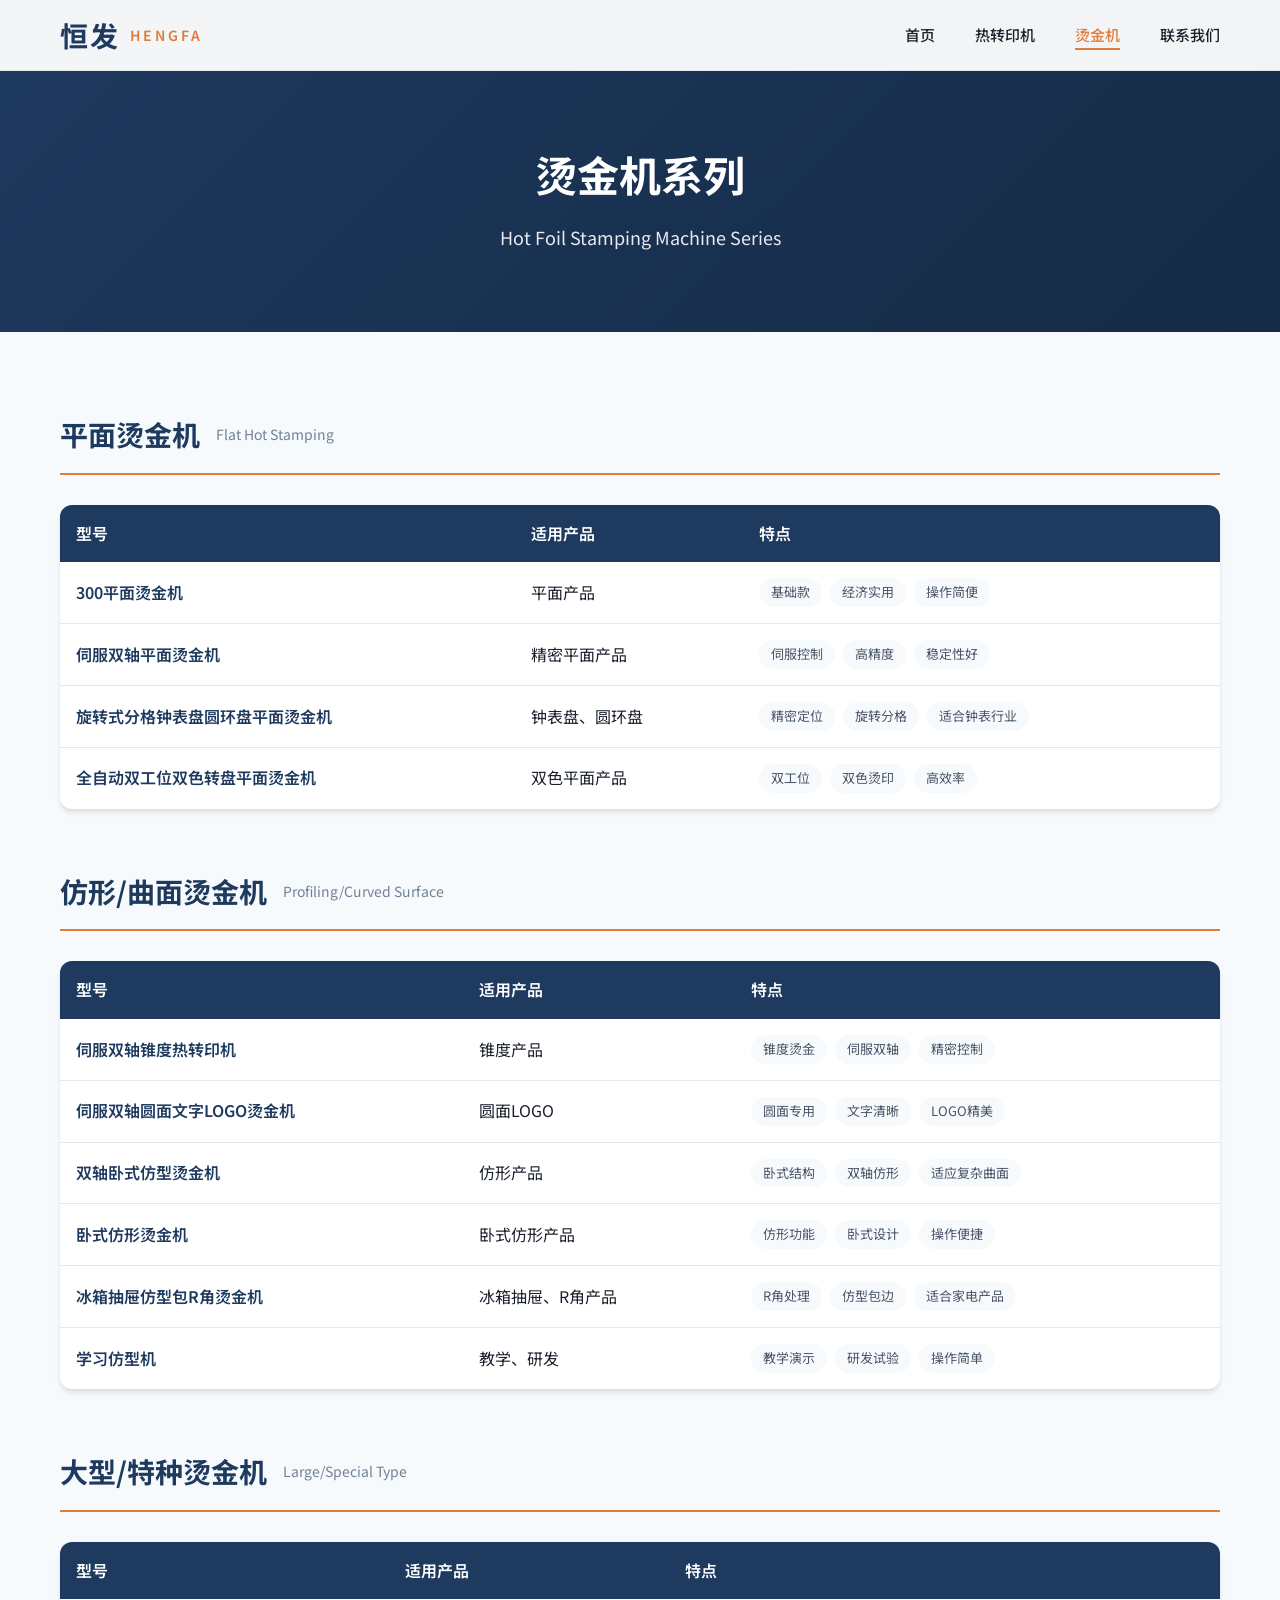
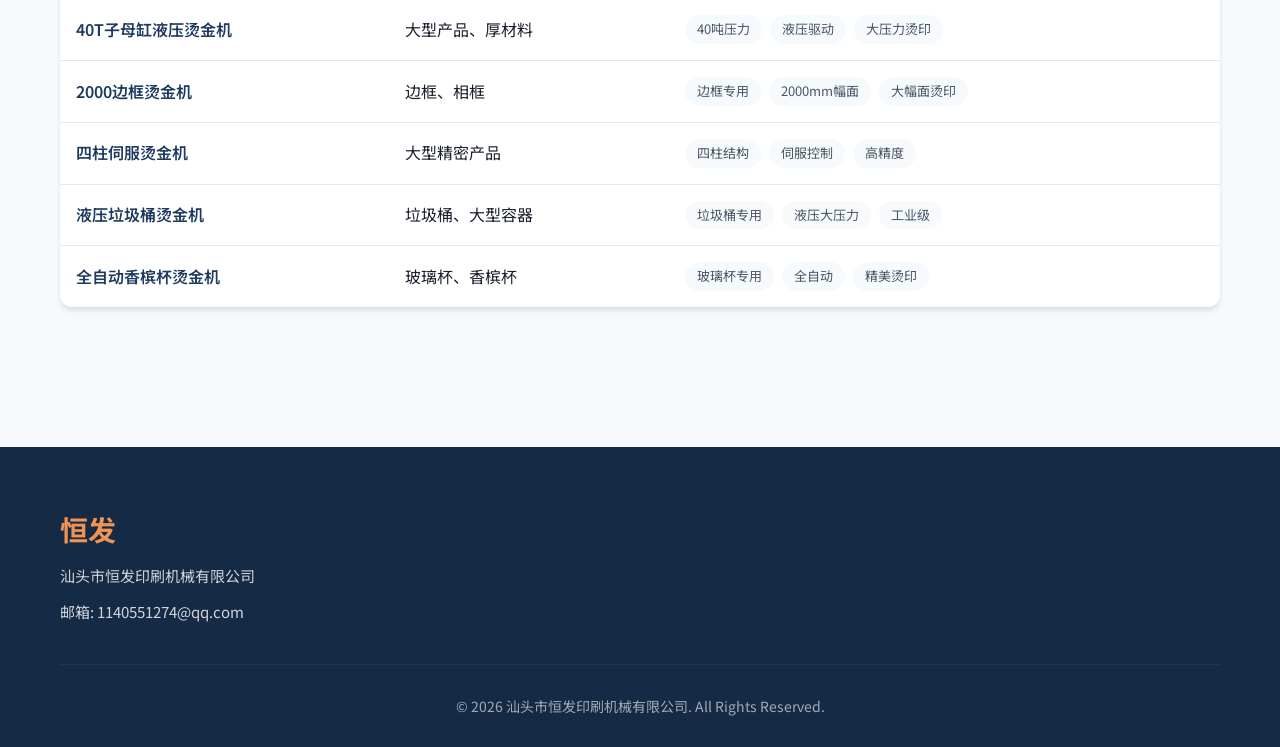
==== hot-stamping.html @ bb771313 "v1.0 - with images" ====
<!DOCTYPE html>
<html lang="zh-CN">
<head>
    <meta charset="UTF-8">
    <meta name="viewport" content="width=device-width, initial-scale=1.0">
    <title>烫金机系列 - 汕头市恒发印刷机械有限公司</title>
    <link rel="stylesheet" href="css/style.css">
    <link rel="preconnect" href="https://fonts.googleapis.com">
    <link href="https://fonts.googleapis.com/css2?family=Inter:wght@400;500;600;700&family=Noto+Sans+SC:wght@400;500;700&display=swap" rel="stylesheet">
    <style>
        .page-header {
            background: linear-gradient(135deg, var(--primary) 0%, var(--primary-dark) 100%);
            padding: 140px 0 80px;
            color: white;
            text-align: center;
        }
        .page-header h1 {
            font-size: 42px;
            margin-bottom: 16px;
        }
        .page-header p {
            font-size: 18px;
            opacity: 0.9;
        }
        .products-list {
            padding: 80px 0;
            background: var(--bg-light);
        }
        .category-section {
            margin-bottom: 60px;
        }
        .category-header {
            display: flex;
            align-items: center;
            gap: 16px;
            margin-bottom: 30px;
            padding-bottom: 16px;
            border-bottom: 2px solid var(--secondary);
        }
        .category-header h2 {
            font-size: 28px;
            color: var(--primary);
        }
        .category-header span {
            color: var(--text-muted);
            font-size: 14px;
        }
        .products-table-wrapper {
            background: white;
            border-radius: var(--radius-lg);
            overflow: hidden;
            box-shadow: var(--shadow);
        }
        .products-table {
            width: 100%;
            border-collapse: collapse;
        }
        .products-table th {
            background: var(--primary);
            color: white;
            padding: 16px;
            text-align: left;
            font-weight: 600;
        }
        .products-table td {
            padding: 16px;
            border-bottom: 1px solid var(--border);
        }
        .products-table tr:hover {
            background: var(--bg-light);
        }
        .products-table tr:last-child td {
            border-bottom: none;
        }
        .model-name {
            font-weight: 600;
            color: var(--primary);
        }
        .features-list {
            list-style: none;
            display: flex;
            flex-wrap: wrap;
            gap: 8px;
        }
        .features-list li {
            background: var(--bg-light);
            padding: 4px 12px;
            border-radius: 20px;
            font-size: 13px;
            color: var(--text-light);
        }
        @media (max-width: 768px) {
            .products-table {
                display: block;
                overflow-x: auto;
            }
            .page-header h1 {
                font-size: 28px;
            }
        }
    </style>
</head>
<body>
    <nav class="navbar">
        <div class="container">
            <div class="nav-brand">
                <span class="logo">恒发</span>
                <span class="brand-text">HENGFA</span>
            </div>
            <button class="nav-toggle" aria-label="菜单">
                <span></span>
                <span></span>
                <span></span>
            </button>
            <ul class="nav-menu">
                <li><a href="index.html">首页</a></li>
                <li><a href="heat-transfer.html">热转印机</a></li>
                <li><a href="hot-stamping.html" class="active">烫金机</a></li>
                <li><a href="about.html">联系我们</a></li>
            </ul>
        </div>
    </nav>

    <header class="page-header">
        <div class="container">
            <h1>烫金机系列</h1>
            <p>Hot Foil Stamping Machine Series</p>
        </div>
    </header>

    <section class="products-list">
        <div class="container">

            <!-- 平面烫金机 -->
            <div class="category-section">
                <div class="category-header">
                    <h2>平面烫金机</h2>
                    <span>Flat Hot Stamping</span>
                </div>
                <div class="products-table-wrapper">
                    <table class="products-table">
                        <thead>
                            <tr>
                                <th>型号</th>
                                <th>适用产品</th>
                                <th>特点</th>
                            </tr>
                        </thead>
                        <tbody>
                            <tr>
                                <td><span class="model-name">300平面烫金机</span></td>
                                <td>平面产品</td>
                                <td>
                                    <ul class="features-list">
                                        <li>基础款</li>
                                        <li>经济实用</li>
                                        <li>操作简便</li>
                                    </ul>
                                </td>
                            </tr>
                            <tr>
                                <td><span class="model-name">伺服双轴平面烫金机</span></td>
                                <td>精密平面产品</td>
                                <td>
                                    <ul class="features-list">
                                        <li>伺服控制</li>
                                        <li>高精度</li>
                                        <li>稳定性好</li>
                                    </ul>
                                </td>
                            </tr>
                            <tr>
                                <td><span class="model-name">旋转式分格钟表盘圆环盘平面烫金机</span></td>
                                <td>钟表盘、圆环盘</td>
                                <td>
                                    <ul class="features-list">
                                        <li>精密定位</li>
                                        <li>旋转分格</li>
                                        <li>适合钟表行业</li>
                                    </ul>
                                </td>
                            </tr>
                            <tr>
                                <td><span class="model-name">全自动双工位双色转盘平面烫金机</span></td>
                                <td>双色平面产品</td>
                                <td>
                                    <ul class="features-list">
                                        <li>双工位</li>
                                        <li>双色烫印</li>
                                        <li>高效率</li>
                                    </ul>
                                </td>
                            </tr>
                        </tbody>
                    </table>
                </div>
            </div>

            <!-- 仿形/曲面烫金机 -->
            <div class="category-section">
                <div class="category-header">
                    <h2>仿形/曲面烫金机</h2>
                    <span>Profiling/Curved Surface</span>
                </div>
                <div class="products-table-wrapper">
                    <table class="products-table">
                        <thead>
                            <tr>
                                <th>型号</th>
                                <th>适用产品</th>
                                <th>特点</th>
                            </tr>
                        </thead>
                        <tbody>
                            <tr>
                                <td><span class="model-name">伺服双轴锥度热转印机</span></td>
                                <td>锥度产品</td>
                                <td>
                                    <ul class="features-list">
                                        <li>锥度烫金</li>
                                        <li>伺服双轴</li>
                                        <li>精密控制</li>
                                    </ul>
                                </td>
                            </tr>
                            <tr>
                                <td><span class="model-name">伺服双轴圆面文字LOGO烫金机</span></td>
                                <td>圆面LOGO</td>
                                <td>
                                    <ul class="features-list">
                                        <li>圆面专用</li>
                                        <li>文字清晰</li>
                                        <li>LOGO精美</li>
                                    </ul>
                                </td>
                            </tr>
                            <tr>
                                <td><span class="model-name">双轴卧式仿型烫金机</span></td>
                                <td>仿形产品</td>
                                <td>
                                    <ul class="features-list">
                                        <li>卧式结构</li>
                                        <li>双轴仿形</li>
                                        <li>适应复杂曲面</li>
                                    </ul>
                                </td>
                            </tr>
                            <tr>
                                <td><span class="model-name">卧式仿形烫金机</span></td>
                                <td>卧式仿形产品</td>
                                <td>
                                    <ul class="features-list">
                                        <li>仿形功能</li>
                                        <li>卧式设计</li>
                                        <li>操作便捷</li>
                                    </ul>
                                </td>
                            </tr>
                            <tr>
                                <td><span class="model-name">冰箱抽屉仿型包R角烫金机</span></td>
                                <td>冰箱抽屉、R角产品</td>
                                <td>
                                    <ul class="features-list">
                                        <li>R角处理</li>
                                        <li>仿型包边</li>
                                        <li>适合家电产品</li>
                                    </ul>
                                </td>
                            </tr>
                            <tr>
                                <td><span class="model-name">学习仿型机</span></td>
                                <td>教学、研发</td>
                                <td>
                                    <ul class="features-list">
                                        <li>教学演示</li>
                                        <li>研发试验</li>
                                        <li>操作简单</li>
                                    </ul>
                                </td>
                            </tr>
                        </tbody>
                    </table>
                </div>
            </div>

            <!-- 大型/特种烫金机 -->
            <div class="category-section">
                <div class="category-header">
                    <h2>大型/特种烫金机</h2>
                    <span>Large/Special Type</span>
                </div>
                <div class="products-table-wrapper">
                    <table class="products-table">
                        <thead>
                            <tr>
                                <th>型号</th>
                                <th>适用产品</th>
                                <th>特点</th>
                            </tr>
                        </thead>
                        <tbody>
                            <tr>
                                <td><span class="model-name">40T子母缸液压烫金机</span></td>
                                <td>大型产品、厚材料</td>
                                <td>
                                    <ul class="features-list">
                                        <li>40吨压力</li>
                                        <li>液压驱动</li>
                                        <li>大压力烫印</li>
                                    </ul>
                                </td>
                            </tr>
                            <tr>
                                <td><span class="model-name">2000边框烫金机</span></td>
                                <td>边框、相框</td>
                                <td>
                                    <ul class="features-list">
                                        <li>边框专用</li>
                                        <li>2000mm幅面</li>
                                        <li>大幅面烫印</li>
                                    </ul>
                                </td>
                            </tr>
                            <tr>
                                <td><span class="model-name">四柱伺服烫金机</span></td>
                                <td>大型精密产品</td>
                                <td>
                                    <ul class="features-list">
                                        <li>四柱结构</li>
                                        <li>伺服控制</li>
                                        <li>高精度</li>
                                    </ul>
                                </td>
                            </tr>
                            <tr>
                                <td><span class="model-name">液压垃圾桶烫金机</span></td>
                                <td>垃圾桶、大型容器</td>
                                <td>
                                    <ul class="features-list">
                                        <li>垃圾桶专用</li>
                                        <li>液压大压力</li>
                                        <li>工业级</li>
                                    </ul>
                                </td>
                            </tr>
                            <tr>
                                <td><span class="model-name">全自动香槟杯烫金机</span></td>
                                <td>玻璃杯、香槟杯</td>
                                <td>
                                    <ul class="features-list">
                                        <li>玻璃杯专用</li>
                                        <li>全自动</li>
                                        <li>精美烫印</li>
                                    </ul>
                                </td>
                            </tr>
                        </tbody>
                    </table>
                </div>
            </div>

        </div>
    </section>

    <footer class="footer">
        <div class="container">
            <div class="footer-content">
                <div class="footer-brand">
                    <span class="logo">恒发</span>
                    <p>汕头市恒发印刷机械有限公司</p>
                    <p>邮箱: 1140551274@qq.com</p>
                </div>
            </div>
            <div class="footer-bottom">
                <p>&copy; 2026 汕头市恒发印刷机械有限公司. All Rights Reserved.</p>
            </div>
        </div>
    </footer>

    <script src="js/main.js"></script>
</body>
</html>
---- css/style.css ----
/* ===== 基础变量 ===== */
:root {
    --primary: #1e3a5f;
    --primary-dark: #152a45;
    --secondary: #e07b39;
    --secondary-light: #f09355;
    --accent: #2c5282;
    --text: #1a202c;
    --text-light: #4a5568;
    --text-muted: #718096;
    --bg: #ffffff;
    --bg-light: #f7fafc;
    --bg-dark: #edf2f7;
    --border: #e2e8f0;
    --shadow: 0 4px 6px -1px rgba(0, 0, 0, 0.1), 0 2px 4px -1px rgba(0, 0, 0, 0.06);
    --shadow-lg: 0 20px 25px -5px rgba(0, 0, 0, 0.1), 0 10px 10px -5px rgba(0, 0, 0, 0.04);
    --radius: 8px;
    --radius-lg: 12px;
    --transition: all 0.3s ease;
}

/* ===== 重置样式 ===== */
* {
    margin: 0;
    padding: 0;
    box-sizing: border-box;
}

html {
    scroll-behavior: smooth;
}

body {
    font-family: 'Noto Sans SC', 'Inter', -apple-system, BlinkMacSystemFont, sans-serif;
    line-height: 1.6;
    color: var(--text);
    background: var(--bg);
}

.container {
    max-width: 1200px;
    margin: 0 auto;
    padding: 0 20px;
}

/* ===== 导航栏 ===== */
.navbar {
    position: fixed;
    top: 0;
    left: 0;
    right: 0;
    background: rgba(255, 255, 255, 0.95);
    backdrop-filter: blur(10px);
    border-bottom: 1px solid var(--border);
    z-index: 1000;
    transition: var(--transition);
}

.navbar .container {
    display: flex;
    align-items: center;
    justify-content: space-between;
    height: 70px;
}

.nav-brand {
    display: flex;
    align-items: center;
    gap: 10px;
}

.nav-brand .logo {
    font-size: 28px;
    font-weight: 700;
    color: var(--primary);
    letter-spacing: 2px;
}

.nav-brand .brand-text {
    font-size: 14px;
    font-weight: 600;
    color: var(--secondary);
    letter-spacing: 3px;
}

.nav-menu {
    display: flex;
    list-style: none;
    gap: 40px;
}

.nav-menu a {
    text-decoration: none;
    color: var(--text);
    font-weight: 500;
    font-size: 15px;
    transition: var(--transition);
    position: relative;
}

.nav-menu a:hover,
.nav-menu a.active {
    color: var(--secondary);
}

.nav-menu a::after {
    content: '';
    position: absolute;
    bottom: -5px;
    left: 0;
    width: 0;
    height: 2px;
    background: var(--secondary);
    transition: var(--transition);
}

.nav-menu a:hover::after,
.nav-menu a.active::after {
    width: 100%;
}

.nav-toggle {
    display: none;
    flex-direction: column;
    gap: 5px;
    background: none;
    border: none;
    cursor: pointer;
    padding: 5px;
}

.nav-toggle span {
    width: 25px;
    height: 2px;
    background: var(--text);
    transition: var(--transition);
}

/* ===== Hero 区域 ===== */
.hero {
    position: relative;
    min-height: 100vh;
    display: flex;
    flex-direction: column;
    justify-content: center;
    background: linear-gradient(135deg, var(--primary) 0%, var(--primary-dark) 100%);
    overflow: hidden;
    padding-top: 70px;
}

.hero::before {
    content: '';
    position: absolute;
    top: 0;
    left: 0;
    right: 0;
    bottom: 0;
    background: url("data:image/svg+xml,%3Csvg width='60' height='60' viewBox='0 0 60 60' xmlns='http://www.w3.org/2000/svg'%3E%3Cg fill='none' fill-rule='evenodd'%3E%3Cg fill='%23ffffff' fill-opacity='0.03'%3E%3Cpath d='M36 34v-4h-2v4h-4v2h4v4h2v-4h4v-2h-4zm0-30V0h-2v4h-4v2h4v4h2V6h4V4h-4zM6 34v-4H4v4H0v2h4v4h2v-4h4v-2H6zM6 4V0H4v4H0v2h4v4h2V6h4V4H6z'/%3E%3C/g%3E%3C/g%3E%3C/svg%3E");
    opacity: 0.5;
}

.hero-overlay {
    position: absolute;
    top: 0;
    left: 0;
    right: 0;
    bottom: 0;
    background: radial-gradient(circle at 30% 70%, rgba(224, 123, 57, 0.15) 0%, transparent 50%);
}

.hero .container {
    position: relative;
    z-index: 1;
}

.hero-content {
    max-width: 700px;
    color: white;
    padding: 60px 0;
}

.hero h1 {
    font-size: 56px;
    font-weight: 700;
    line-height: 1.2;
    margin-bottom: 24px;
}

.hero h1 .highlight {
    color: var(--secondary-light);
}

.hero-desc {
    font-size: 20px;
    line-height: 1.8;
    opacity: 0.9;
    margin-bottom: 40px;
}

.hero-buttons {
    display: flex;
    gap: 16px;
    flex-wrap: wrap;
}

/* ===== 按钮样式 ===== */
.btn {
    display: inline-flex;
    align-items: center;
    justify-content: center;
    padding: 14px 32px;
    font-size: 16px;
    font-weight: 600;
    text-decoration: none;
    border-radius: var(--radius);
    transition: var(--transition);
    cursor: pointer;
    border: none;
}

.btn-primary {
    background: var(--secondary);
    color: white;
}

.btn-primary:hover {
    background: var(--secondary-light);
    transform: translateY(-2px);
    box-shadow: var(--shadow-lg);
}

.btn-secondary {
    background: transparent;
    color: white;
    border: 2px solid rgba(255, 255, 255, 0.3);
}

.btn-secondary:hover {
    background: rgba(255, 255, 255, 0.1);
    border-color: white;
}

.btn-outline {
    background: transparent;
    color: var(--primary);
    border: 2px solid var(--primary);
}

.btn-outline:hover {
    background: var(--primary);
    color: white;
}

/* ===== Hero 统计 ===== */
.hero-stats {
    position: relative;
    z-index: 1;
    display: flex;
    justify-content: center;
    gap: 80px;
    padding: 40px 0;
    border-top: 1px solid rgba(255, 255, 255, 0.1);
}

.stat-item {
    text-align: center;
    color: white;
}

.stat-number {
    display: block;
    font-size: 48px;
    font-weight: 700;
    color: var(--secondary-light);
    line-height: 1;
}

.stat-label {
    display: block;
    font-size: 14px;
    opacity: 0.8;
    margin-top: 8px;
}

/* ===== 产品区域 ===== */
.products-section {
    padding: 100px 0;
    background: var(--bg);
}

.section-header {
    text-align: center;
    margin-bottom: 60px;
}

.section-header h2 {
    font-size: 36px;
    font-weight: 700;
    color: var(--text);
    margin-bottom: 8px;
}

.section-header p {
    font-size: 16px;
    color: var(--text-muted);
    text-transform: uppercase;
    letter-spacing: 2px;
}

.products-grid {
    display: grid;
    grid-template-columns: repeat(auto-fit, minmax(400px, 1fr));
    gap: 30px;
}

.product-card {
    background: white;
    border-radius: var(--radius-lg);
    padding: 40px;
    box-shadow: var(--shadow);
    transition: var(--transition);
    border: 1px solid var(--border);
}

.product-card:hover {
    transform: translateY(-5px);
    box-shadow: var(--shadow-lg);
}

.product-icon {
    width: 64px;
    height: 64px;
    color: var(--secondary);
    margin-bottom: 24px;
}

.product-card h3 {
    font-size: 24px;
    font-weight: 700;
    color: var(--text);
    margin-bottom: 4px;
}

.product-card > p {
    color: var(--text-muted);
    font-size: 14px;
    text-transform: uppercase;
    letter-spacing: 1px;
    margin-bottom: 20px;
}

.product-features {
    list-style: none;
    margin-bottom: 24px;
}

.product-features li {
    padding: 8px 0;
    color: var(--text-light);
    position: relative;
    padding-left: 20px;
}

.product-features li::before {
    content: '✓';
    position: absolute;
    left: 0;
    color: var(--secondary);
    font-weight: 700;
}

/* ===== 特色区域 ===== */
.features-section {
    padding: 100px 0;
    background: linear-gradient(135deg, var(--primary) 0%, var(--accent) 100%);
    position: relative;
}

.features-section::before {
    content: '';
    position: absolute;
    top: 0;
    left: 0;
    right: 0;
    bottom: 0;
    background: url("data:image/svg+xml,%3Csvg width='60' height='60' viewBox='0 0 60 60' xmlns='http://www.w3.org/2000/svg'%3E%3Cg fill='none' fill-rule='evenodd'%3E%3Cg fill='%23ffffff' fill-opacity='0.03'%3E%3Cpath d='M36 34v-4h-2v4h-4v2h4v4h2v-4h4v-2h-4zm0-30V0h-2v4h-4v2h4v4h2V6h4V4h-4zM6 34v-4H4v4H0v2h4v4h2v-4h4v-2H6zM6 4V0H4v4H0v2h4v4h2V6h4V4H6z'/%3E%3C/g%3E%3C/g%3E%3C/svg%3E");
}

.features-section .container {
    position: relative;
    z-index: 1;
}

.section-header.light h2,
.section-header.light p {
    color: white;
}

.features-grid {
    display: grid;
    grid-template-columns: repeat(auto-fit, minmax(250px, 1fr));
    gap: 30px;
}

.feature-item {
    text-align: center;
    padding: 40px 30px;
    background: rgba(255, 255, 255, 0.1);
    border-radius: var(--radius-lg);
    backdrop-filter: blur(10px);
    border: 1px solid rgba(255, 255, 255, 0.2);
}

.feature-icon {
    font-size: 48px;
    margin-bottom: 20px;
}

.feature-item h4 {
    font-size: 20px;
    font-weight: 600;
    color: white;
    margin-bottom: 12px;
}

.feature-item p {
    color: rgba(255, 255, 255, 0.8);
    font-size: 15px;
}

/* ===== 联系预览 ===== */
.contact-preview {
    padding: 100px 0;
    background: var(--bg-light);
    text-align: center;
}

.contact-content h2 {
    font-size: 36px;
    font-weight: 700;
    margin-bottom: 8px;
}

.contact-content > p {
    color: var(--text-muted);
    text-transform: uppercase;
    letter-spacing: 2px;
    margin-bottom: 40px;
}

.contact-info {
    display: flex;
    justify-content: center;
    gap: 60px;
    margin-bottom: 40px;
    flex-wrap: wrap;
}

.contact-item {
    display: flex;
    flex-direction: column;
    gap: 8px;
}

.contact-label {
    font-size: 14px;
    color: var(--text-muted);
    text-transform: uppercase;
}

.contact-value {
    font-size: 20px;
    font-weight: 600;
    color: var(--text);
}

/* ===== 页脚 ===== */
.footer {
    background: var(--primary-dark);
    color: white;
    padding: 60px 0 30px;
}

.footer-content {
    display: grid;
    grid-template-columns: 2fr 1fr 1fr;
    gap: 40px;
    margin-bottom: 40px;
}

.footer-brand .logo {
    font-size: 28px;
    font-weight: 700;
    color: var(--secondary-light);
}

.footer-brand p {
    margin-top: 12px;
    opacity: 0.8;
    font-size: 15px;
}

.footer-links h4,
.footer-contact h4 {
    font-size: 16px;
    font-weight: 600;
    margin-bottom: 20px;
    color: white;
}

.footer-links ul {
    list-style: none;
}

.footer-links li {
    margin-bottom: 12px;
}

.footer-links a {
    color: rgba(255, 255, 255, 0.7);
    text-decoration: none;
    transition: var(--transition);
}

.footer-links a:hover {
    color: var(--secondary-light);
}

.footer-contact p {
    color: rgba(255, 255, 255, 0.7);
    margin-bottom: 8px;
}

.footer-bottom {
    padding-top: 30px;
    border-top: 1px solid rgba(255, 255, 255, 0.1);
    text-align: center;
    opacity: 0.6;
    font-size: 14px;
}

/* ===== 产品图片展示 ===== */
.product-gallery {
    display: grid;
    grid-template-columns: repeat(auto-fill, minmax(300px, 1fr));
    gap: 30px;
    margin-top: 40px;
}

.product-item {
    background: white;
    border-radius: var(--radius-lg);
    overflow: hidden;
    box-shadow: var(--shadow);
    transition: var(--transition);
    cursor: pointer;
}

.product-item:hover {
    transform: translateY(-5px);
    box-shadow: var(--shadow-lg);
}

.product-image {
    width: 100%;
    height: 240px;
    object-fit: cover;
    background: var(--bg-light);
}

.product-info {
    padding: 24px;
}

.product-info h3 {
    font-size: 18px;
    font-weight: 600;
    color: var(--primary);
    margin-bottom: 8px;
}

.product-info p {
    color: var(--text-muted);
    font-size: 14px;
    margin-bottom: 12px;
}

/* ===== 图片放大弹窗 ===== */
.modal {
    display: none;
    position: fixed;
    top: 0;
    left: 0;
    width: 100%;
    height: 100%;
    background: rgba(0, 0, 0, 0.9);
    z-index: 2000;
    justify-content: center;
    align-items: center;
    padding: 40px;
}

.modal.active {
    display: flex;
}

.modal-content {
    max-width: 90%;
    max-height: 90%;
    object-fit: contain;
    border-radius: var(--radius);
}

.modal-close {
    position: absolute;
    top: 20px;
    right: 40px;
    color: white;
    font-size: 40px;
    cursor: pointer;
    opacity: 0.8;
    transition: var(--transition);
}

.modal-close:hover {
    opacity: 1;
}

.modal-caption {
    position: absolute;
    bottom: 40px;
    left: 50%;
    transform: translateX(-50%);
    color: white;
    font-size: 18px;
    text-align: center;
}

/* ===== 响应式设计 ===== */
@media (max-width: 768px) {
    .nav-menu {
        position: fixed;
        top: 70px;
        left: 0;
        right: 0;
        background: white;
        flex-direction: column;
        padding: 20px;
        gap: 20px;
        border-bottom: 1px solid var(--border);
        transform: translateY(-100%);
        opacity: 0;
        visibility: hidden;
        transition: var(--transition);
    }

    .nav-menu.active {
        transform: translateY(0);
        opacity: 1;
        visibility: visible;
    }

    .nav-toggle {
        display: flex;
    }

    .hero h1 {
        font-size: 36px;
    }

    .hero-desc {
        font-size: 16px;
    }

    .hero-stats {
        flex-direction: column;
        gap: 30px;
    }

    .stat-number {
        font-size: 36px;
    }

    .products-grid {
        grid-template-columns: 1fr;
    }

    .product-card {
        padding: 30px;
    }

    .features-grid {
        grid-template-columns: 1fr;
    }

    .footer-content {
        grid-template-columns: 1fr;
        text-align: center;
    }

    .contact-info {
        flex-direction: column;
        gap: 30px;
    }
}
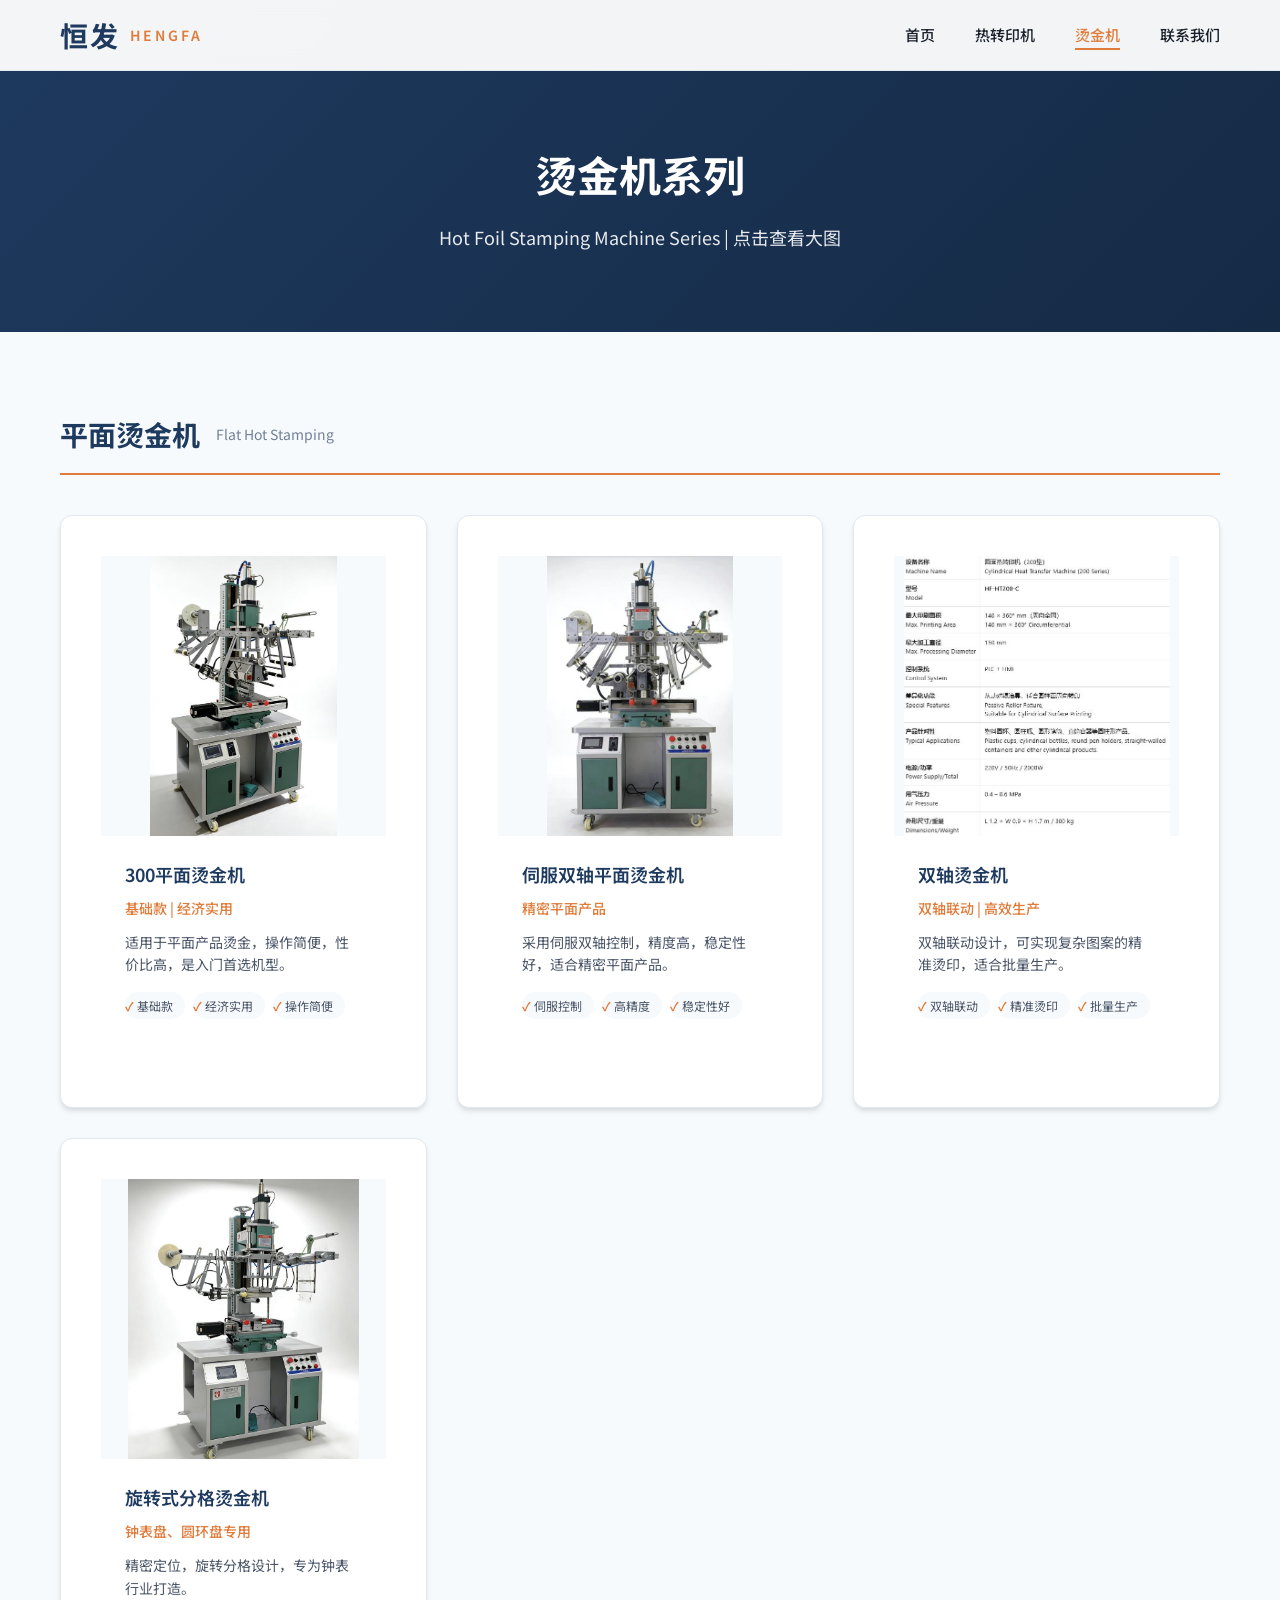
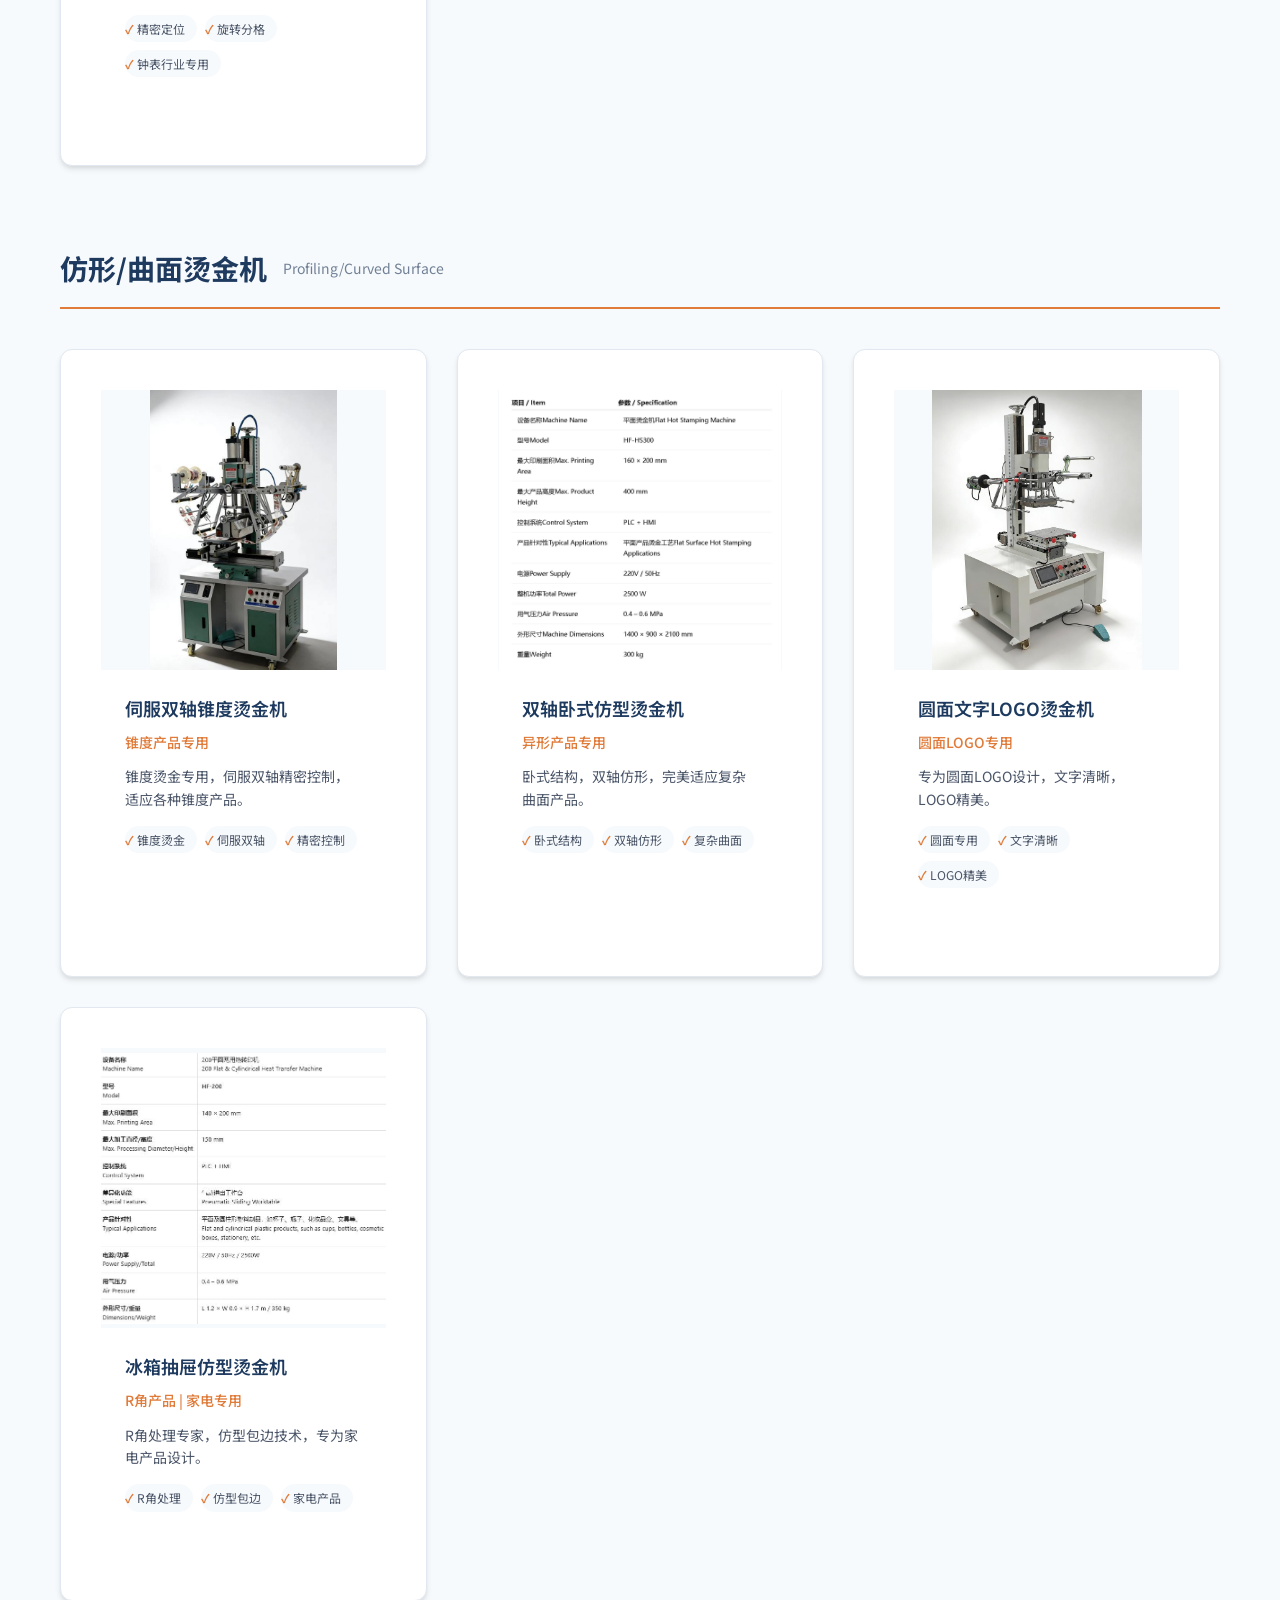
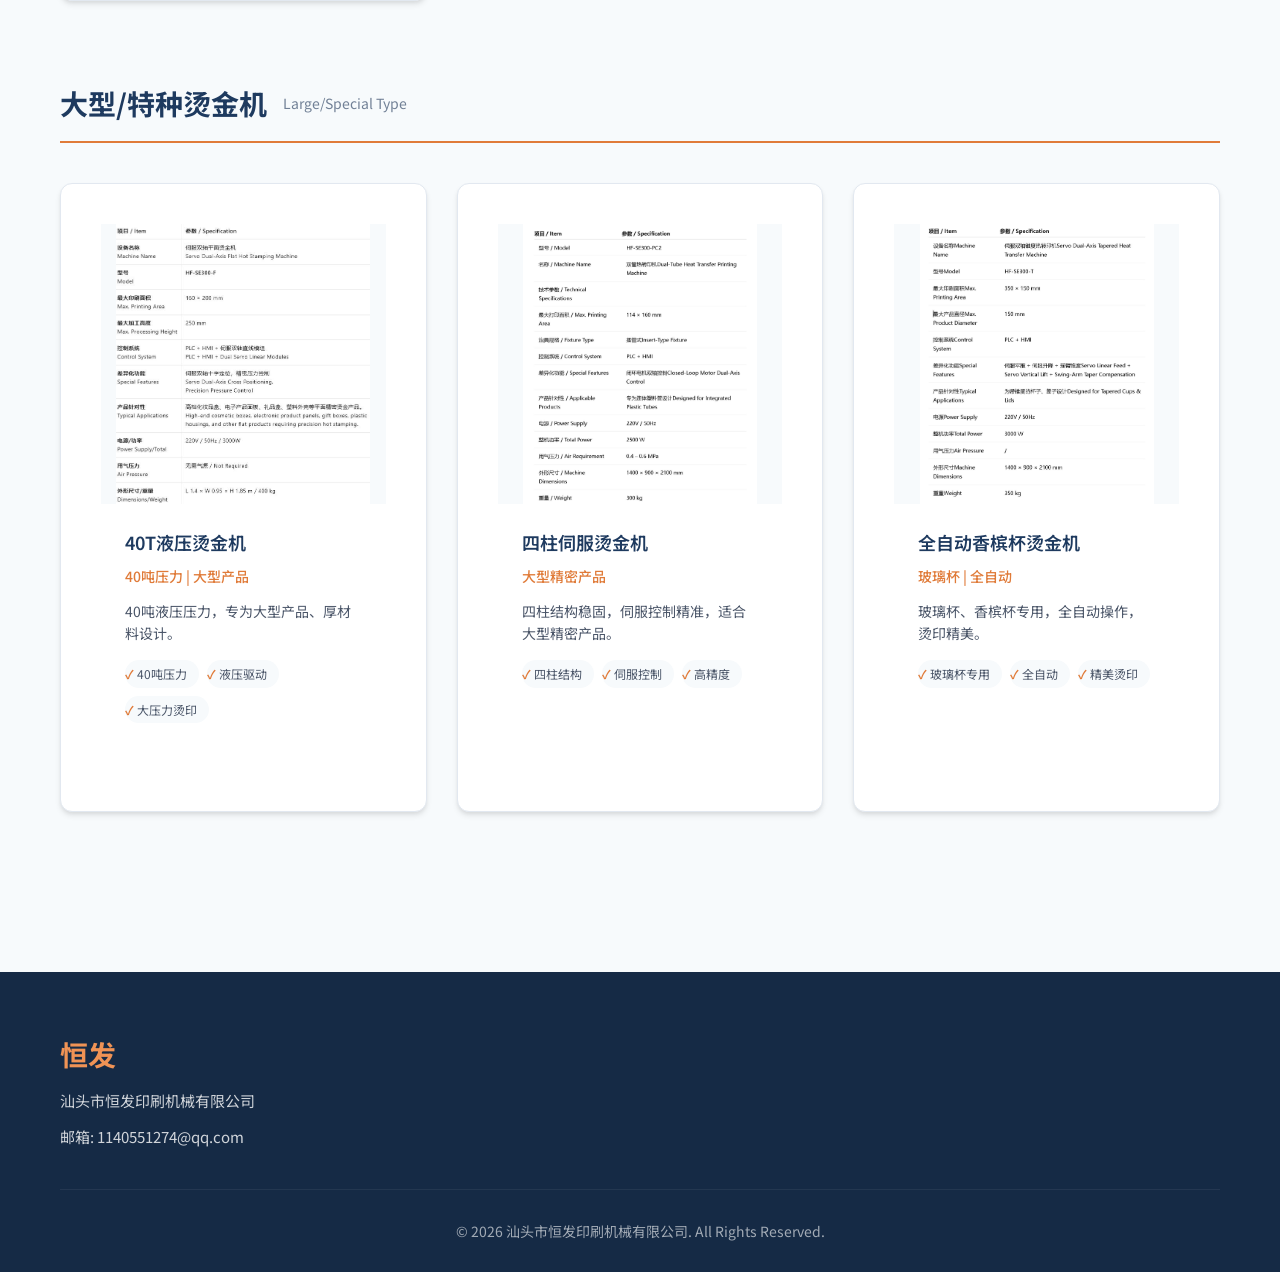
==== commit 0adb60fb: "添加产品图片到首页和烫金机页面，重写烫金机页面为卡片式布局" ====
--- a/hot-stamping.html
+++ b/hot-stamping.html
@@ -22,12 +22,12 @@
             font-size: 18px;
             opacity: 0.9;
         }
-        .products-list {
+        .products-section {
             padding: 80px 0;
             background: var(--bg-light);
         }
         .category-section {
-            margin-bottom: 60px;
+            margin-bottom: 80px;
         }
         .category-header {
             display: flex;
@@ -45,58 +45,90 @@
             color: var(--text-muted);
             font-size: 14px;
         }
-        .products-table-wrapper {
+        .product-gallery {
+            display: grid;
+            grid-template-columns: repeat(auto-fill, minmax(320px, 1fr));
+            gap: 30px;
+        }
+        .product-card {
             background: white;
             border-radius: var(--radius-lg);
             overflow: hidden;
             box-shadow: var(--shadow);
-        }
-        .products-table {
+            transition: var(--transition);
+        }
+        .product-card:hover {
+            transform: translateY(-5px);
+            box-shadow: var(--shadow-lg);
+        }
+        .product-image-wrapper {
             width: 100%;
-            border-collapse: collapse;
-        }
-        .products-table th {
-            background: var(--primary);
+            height: 280px;
+            overflow: hidden;
+            cursor: pointer;
+            background: var(--bg-light);
+            display: flex;
+            align-items: center;
+            justify-content: center;
+            position: relative;
+        }
+        .product-image-wrapper img {
+            max-width: 100%;
+            max-height: 100%;
+            object-fit: contain;
+            transition: var(--transition);
+        }
+        .product-card:hover .product-image-wrapper img {
+            transform: scale(1.05);
+        }
+        .click-hint {
+            position: absolute;
+            top: 10px;
+            right: 10px;
+            background: rgba(0,0,0,0.6);
             color: white;
-            padding: 16px;
-            text-align: left;
-            font-weight: 600;
-        }
-        .products-table td {
-            padding: 16px;
-            border-bottom: 1px solid var(--border);
-        }
-        .products-table tr:hover {
-            background: var(--bg-light);
-        }
-        .products-table tr:last-child td {
-            border-bottom: none;
-        }
-        .model-name {
+            padding: 4px 12px;
+            border-radius: 20px;
+            font-size: 12px;
+            opacity: 0;
+            transition: var(--transition);
+        }
+        .product-card:hover .click-hint {
+            opacity: 1;
+        }
+        .product-info {
+            padding: 24px;
+        }
+        .product-info h3 {
+            font-size: 18px;
             font-weight: 600;
             color: var(--primary);
-        }
-        .features-list {
+            margin-bottom: 8px;
+        }
+        .product-info .model {
+            color: var(--secondary);
+            font-weight: 500;
+            font-size: 14px;
+            margin-bottom: 12px;
+        }
+        .product-info p {
+            color: var(--text-light);
+            font-size: 14px;
+            line-height: 1.6;
+        }
+        .product-features {
             list-style: none;
             display: flex;
             flex-wrap: wrap;
             gap: 8px;
-        }
-        .features-list li {
+            margin-top: 16px;
+        }
+        .product-features li {
             background: var(--bg-light);
             padding: 4px 12px;
             border-radius: 20px;
-            font-size: 13px;
+            font-size: 12px;
             color: var(--text-light);
-        }
-        @media (max-width: 768px) {
-            .products-table {
-                display: block;
-                overflow-x: auto;
-            }
-            .page-header h1 {
-                font-size: 28px;
-            }
         }
     </style>
 </head>
@@ -124,11 +156,11 @@
     <header class="page-header">
         <div class="container">
             <h1>烫金机系列</h1>
-            <p>Hot Foil Stamping Machine Series</p>
+            <p>Hot Foil Stamping Machine Series | 点击查看大图</p>
         </div>
     </header>
 
-    <section class="products-list">
+    <section class="products-section">
         <div class="container">
 
             <!-- 平面烫金机 -->
@@ -137,62 +169,74 @@
                     <h2>平面烫金机</h2>
                     <span>Flat Hot Stamping</span>
                 </div>
-                <div class="products-table-wrapper">
-                    <table class="products-table">
-                        <thead>
-                            <tr>
-                                <th>型号</th>
-                                <th>适用产品</th>
-                                <th>特点</th>
-                            </tr>
-                        </thead>
-                        <tbody>
-                            <tr>
-                                <td><span class="model-name">300平面烫金机</span></td>
-                                <td>平面产品</td>
-                                <td>
-                                    <ul class="features-list">
-                                        <li>基础款</li>
-                                        <li>经济实用</li>
-                                        <li>操作简便</li>
-                                    </ul>
-                                </td>
-                            </tr>
-                            <tr>
-                                <td><span class="model-name">伺服双轴平面烫金机</span></td>
-                                <td>精密平面产品</td>
-                                <td>
-                                    <ul class="features-list">
-                                        <li>伺服控制</li>
-                                        <li>高精度</li>
-                                        <li>稳定性好</li>
-                                    </ul>
-                                </td>
-                            </tr>
-                            <tr>
-                                <td><span class="model-name">旋转式分格钟表盘圆环盘平面烫金机</span></td>
-                                <td>钟表盘、圆环盘</td>
-                                <td>
-                                    <ul class="features-list">
-                                        <li>精密定位</li>
-                                        <li>旋转分格</li>
-                                        <li>适合钟表行业</li>
-                                    </ul>
-                                </td>
-                            </tr>
-                            <tr>
-                                <td><span class="model-name">全自动双工位双色转盘平面烫金机</span></td>
-                                <td>双色平面产品</td>
-                                <td>
-                                    <ul class="features-list">
-                                        <li>双工位</li>
-                                        <li>双色烫印</li>
-                                        <li>高效率</li>
-                                    </ul>
-                                </td>
-                            </tr>
-                        </tbody>
-                    </table>
+                <div class="product-gallery">
+                    <div class="product-card">
+                        <div class="product-image-wrapper">
+                            <img src="images/product_-000.jpg" alt="300平面烫金机" loading="lazy">
+                            <span class="click-hint">点击查看大图</span>
+                        </div>
+                        <div class="product-info">
+                            <h3>300平面烫金机</h3>
+                            <div class="model">基础款 | 经济实用</div>
+                            <p>适用于平面产品烫金，操作简便，性价比高，是入门首选机型。</p>
+                            <ul class="product-features">
+                                <li>基础款</li>
+                                <li>经济实用</li>
+                                <li>操作简便</li>
+                            </ul>
+                        </div>
+                    </div>
+
+                    <div class="product-card">
+                        <div class="product-image-wrapper">
+                            <img src="images/product_-001.jpg" alt="伺服双轴平面烫金机" loading="lazy">
+                            <span class="click-hint">点击查看大图</span>
+                        </div>
+                        <div class="product-info">
+                            <h3>伺服双轴平面烫金机</h3>
+                            <div class="model">精密平面产品</div>
+                            <p>采用伺服双轴控制，精度高，稳定性好，适合精密平面产品。</p>
+                            <ul class="product-features">
+                                <li>伺服控制</li>
+                                <li>高精度</li>
+                                <li>稳定性好</li>
+                            </ul>
+                        </div>
+                    </div>
+
+                    <div class="product-card">
+                        <div class="product-image-wrapper">
+                            <img src="images/product_-007.jpg" alt="双轴烫金机" loading="lazy">
+                            <span class="click-hint">点击查看大图</span>
+                        </div>
+                        <div class="product-info">
+                            <h3>双轴烫金机</h3>
+                            <div class="model">双轴联动 | 高效生产</div>
+                            <p>双轴联动设计，可实现复杂图案的精准烫印，适合批量生产。</p>
+                            <ul class="product-features">
+                                <li>双轴联动</li>
+                                <li>精准烫印</li>
+                                <li>批量生产</li>
+                            </ul>
+                        </div>
+                    </div>
+
+                    <div class="product-card">
+                        <div class="product-image-wrapper">
+                            <img src="images/product_-016.jpg" alt="旋转式分格烫金机" loading="lazy">
+                            <span class="click-hint">点击查看大图</span>
+                        </div>
+                        <div class="product-info">
+                            <h3>旋转式分格烫金机</h3>
+                            <div class="model">钟表盘、圆环盘专用</div>
+                            <p>精密定位，旋转分格设计，专为钟表行业打造。</p>
+                            <ul class="product-features">
+                                <li>精密定位</li>
+                                <li>旋转分格</li>
+                                <li>钟表行业专用</li>
+                            </ul>
+                        </div>
+                    </div>
                 </div>
             </div>
 
@@ -202,84 +246,74 @@
                     <h2>仿形/曲面烫金机</h2>
                     <span>Profiling/Curved Surface</span>
                 </div>
-                <div class="products-table-wrapper">
-                    <table class="products-table">
-                        <thead>
-                            <tr>
-                                <th>型号</th>
-                                <th>适用产品</th>
-                                <th>特点</th>
-                            </tr>
-                        </thead>
-                        <tbody>
-                            <tr>
-                                <td><span class="model-name">伺服双轴锥度热转印机</span></td>
-                                <td>锥度产品</td>
-                                <td>
-                                    <ul class="features-list">
-                                        <li>锥度烫金</li>
-                                        <li>伺服双轴</li>
-                                        <li>精密控制</li>
-                                    </ul>
-                                </td>
-                            </tr>
-                            <tr>
-                                <td><span class="model-name">伺服双轴圆面文字LOGO烫金机</span></td>
-                                <td>圆面LOGO</td>
-                                <td>
-                                    <ul class="features-list">
-                                        <li>圆面专用</li>
-                                        <li>文字清晰</li>
-                                        <li>LOGO精美</li>
-                                    </ul>
-                                </td>
-                            </tr>
-                            <tr>
-                                <td><span class="model-name">双轴卧式仿型烫金机</span></td>
-                                <td>仿形产品</td>
-                                <td>
-                                    <ul class="features-list">
-                                        <li>卧式结构</li>
-                                        <li>双轴仿形</li>
-                                        <li>适应复杂曲面</li>
-                                    </ul>
-                                </td>
-                            </tr>
-                            <tr>
-                                <td><span class="model-name">卧式仿形烫金机</span></td>
-                                <td>卧式仿形产品</td>
-                                <td>
-                                    <ul class="features-list">
-                                        <li>仿形功能</li>
-                                        <li>卧式设计</li>
-                                        <li>操作便捷</li>
-                                    </ul>
-                                </td>
-                            </tr>
-                            <tr>
-                                <td><span class="model-name">冰箱抽屉仿型包R角烫金机</span></td>
-                                <td>冰箱抽屉、R角产品</td>
-                                <td>
-                                    <ul class="features-list">
-                                        <li>R角处理</li>
-                                        <li>仿型包边</li>
-                                        <li>适合家电产品</li>
-                                    </ul>
-                                </td>
-                            </tr>
-                            <tr>
-                                <td><span class="model-name">学习仿型机</span></td>
-                                <td>教学、研发</td>
-                                <td>
-                                    <ul class="features-list">
-                                        <li>教学演示</li>
-                                        <li>研发试验</li>
-                                        <li>操作简单</li>
-                                    </ul>
-                                </td>
-                            </tr>
-                        </tbody>
-                    </table>
+                <div class="product-gallery">
+                    <div class="product-card">
+                        <div class="product-image-wrapper">
+                            <img src="images/product_-002.jpg" alt="仿形热转印机" loading="lazy">
+                            <span class="click-hint">点击查看大图</span>
+                        </div>
+                        <div class="product-info">
+                            <h3>伺服双轴锥度烫金机</h3>
+                            <div class="model">锥度产品专用</div>
+                            <p>锥度烫金专用，伺服双轴精密控制，适应各种锥度产品。</p>
+                            <ul class="product-features">
+                                <li>锥度烫金</li>
+                                <li>伺服双轴</li>
+                                <li>精密控制</li>
+                            </ul>
+                        </div>
+                    </div>
+
+                    <div class="product-card">
+                        <div class="product-image-wrapper">
+                            <img src="images/product_-011.jpg" alt="仿形烫金机" loading="lazy">
+                            <span class="click-hint">点击查看大图</span>
+                        </div>
+                        <div class="product-info">
+                            <h3>双轴卧式仿型烫金机</h3>
+                            <div class="model">异形产品专用</div>
+                            <p>卧式结构，双轴仿形，完美适应复杂曲面产品。</p>
+                            <ul class="product-features">
+                                <li>卧式结构</li>
+                                <li>双轴仿形</li>
+                                <li>复杂曲面</li>
+                            </ul>
+                        </div>
+                    </div>
+
+                    <div class="product-card">
+                        <div class="product-image-wrapper">
+                            <img src="images/product_-012.jpg" alt="圆面烫金机" loading="lazy">
+                            <span class="click-hint">点击查看大图</span>
+                        </div>
+                        <div class="product-info">
+                            <h3>圆面文字LOGO烫金机</h3>
+                            <div class="model">圆面LOGO专用</div>
+                            <p>专为圆面LOGO设计，文字清晰，LOGO精美。</p>
+                            <ul class="product-features">
+                                <li>圆面专用</li>
+                                <li>文字清晰</li>
+                                <li>LOGO精美</li>
+                            </ul>
+                        </div>
+                    </div>
+
+                    <div class="product-card">
+                        <div class="product-image-wrapper">
+                            <img src="images/product_-009.jpg" alt="大型烫金机" loading="lazy">
+                            <span class="click-hint">点击查看大图</span>
+                        </div>
+                        <div class="product-info">
+                            <h3>冰箱抽屉仿型烫金机</h3>
+                            <div class="model">R角产品 | 家电专用</div>
+                            <p>R角处理专家，仿型包边技术，专为家电产品设计。</p>
+                            <ul class="product-features">
+                                <li>R角处理</li>
+                                <li>仿型包边</li>
+                                <li>家电产品</li>
+                            </ul>
+                        </div>
+                    </div>
                 </div>
             </div>
 
@@ -289,73 +323,57 @@
                     <h2>大型/特种烫金机</h2>
                     <span>Large/Special Type</span>
                 </div>
-                <div class="products-table-wrapper">
-                    <table class="products-table">
-                        <thead>
-                            <tr>
-                                <th>型号</th>
-                                <th>适用产品</th>
-                                <th>特点</th>
-                            </tr>
-                        </thead>
-                        <tbody>
-                            <tr>
-                                <td><span class="model-name">40T子母缸液压烫金机</span></td>
-                                <td>大型产品、厚材料</td>
-                                <td>
-                                    <ul class="features-list">
-                                        <li>40吨压力</li>
-                                        <li>液压驱动</li>
-                                        <li>大压力烫印</li>
-                                    </ul>
-                                </td>
-                            </tr>
-                            <tr>
-                                <td><span class="model-name">2000边框烫金机</span></td>
-                                <td>边框、相框</td>
-                                <td>
-                                    <ul class="features-list">
-                                        <li>边框专用</li>
-                                        <li>2000mm幅面</li>
-                                        <li>大幅面烫印</li>
-                                    </ul>
-                                </td>
-                            </tr>
-                            <tr>
-                                <td><span class="model-name">四柱伺服烫金机</span></td>
-                                <td>大型精密产品</td>
-                                <td>
-                                    <ul class="features-list">
-                                        <li>四柱结构</li>
-                                        <li>伺服控制</li>
-                                        <li>高精度</li>
-                                    </ul>
-                                </td>
-                            </tr>
-                            <tr>
-                                <td><span class="model-name">液压垃圾桶烫金机</span></td>
-                                <td>垃圾桶、大型容器</td>
-                                <td>
-                                    <ul class="features-list">
-                                        <li>垃圾桶专用</li>
-                                        <li>液压大压力</li>
-                                        <li>工业级</li>
-                                    </ul>
-                                </td>
-                            </tr>
-                            <tr>
-                                <td><span class="model-name">全自动香槟杯烫金机</span></td>
-                                <td>玻璃杯、香槟杯</td>
-                                <td>
-                                    <ul class="features-list">
-                                        <li>玻璃杯专用</li>
-                                        <li>全自动</li>
-                                        <li>精美烫印</li>
-                                    </ul>
-                                </td>
-                            </tr>
-                        </tbody>
-                    </table>
+                <div class="product-gallery">
+                    <div class="product-card">
+                        <div class="product-image-wrapper">
+                            <img src="images/product_-013.jpg" alt="大型液压烫金机" loading="lazy">
+                            <span class="click-hint">点击查看大图</span>
+                        </div>
+                        <div class="product-info">
+                            <h3>40T液压烫金机</h3>
+                            <div class="model">40吨压力 | 大型产品</div>
+                            <p>40吨液压压力，专为大型产品、厚材料设计。</p>
+                            <ul class="product-features">
+                                <li>40吨压力</li>
+                                <li>液压驱动</li>
+                                <li>大压力烫印</li>
+                            </ul>
+                        </div>
+                    </div>
+
+                    <div class="product-card">
+                        <div class="product-image-wrapper">
+                            <img src="images/product_-017.jpg" alt="四柱烫金机" loading="lazy">
+                            <span class="click-hint">点击查看大图</span>
+                        </div>
+                        <div class="product-info">
+                            <h3>四柱伺服烫金机</h3>
+                            <div class="model">大型精密产品</div>
+                            <p>四柱结构稳固，伺服控制精准，适合大型精密产品。</p>
+                            <ul class="product-features">
+                                <li>四柱结构</li>
+                                <li>伺服控制</li>
+                                <li>高精度</li>
+                            </ul>
+                        </div>
+                    </div>
+
+                    <div class="product-card">
+                        <div class="product-image-wrapper">
+                            <img src="images/product_-019.jpg" alt="全自动烫金机" loading="lazy">
+                            <span class="click-hint">点击查看大图</span>
+                        </div>
+                        <div class="product-info">
+                            <h3>全自动香槟杯烫金机</h3>
+                            <div class="model">玻璃杯 | 全自动</div>
+                            <p>玻璃杯、香槟杯专用，全自动操作，烫印精美。</p>
+                            <ul class="product-features">
+                                <li>玻璃杯专用</li>
+                                <li>全自动</li>
+                                <li>精美烫印</li>
+                            </ul>
+                        </div>
+                    </div>
                 </div>
             </div>
 
--- a/css/style.css
+++ b/css/style.css
@@ -334,6 +334,29 @@
     margin-bottom: 24px;
 }
 
+.product-card .product-image {
+    width: 100%;
+    height: 240px;
+    overflow: hidden;
+    border-radius: var(--radius);
+    margin-bottom: 24px;
+    background: var(--bg-light);
+    display: flex;
+    align-items: center;
+    justify-content: center;
+}
+
+.product-card .product-image img {
+    width: 100%;
+    height: 100%;
+    object-fit: cover;
+    transition: var(--transition);
+}
+
+.product-card:hover .product-image img {
+    transform: scale(1.05);
+}
+
 .product-card h3 {
     font-size: 24px;
     font-weight: 700;
